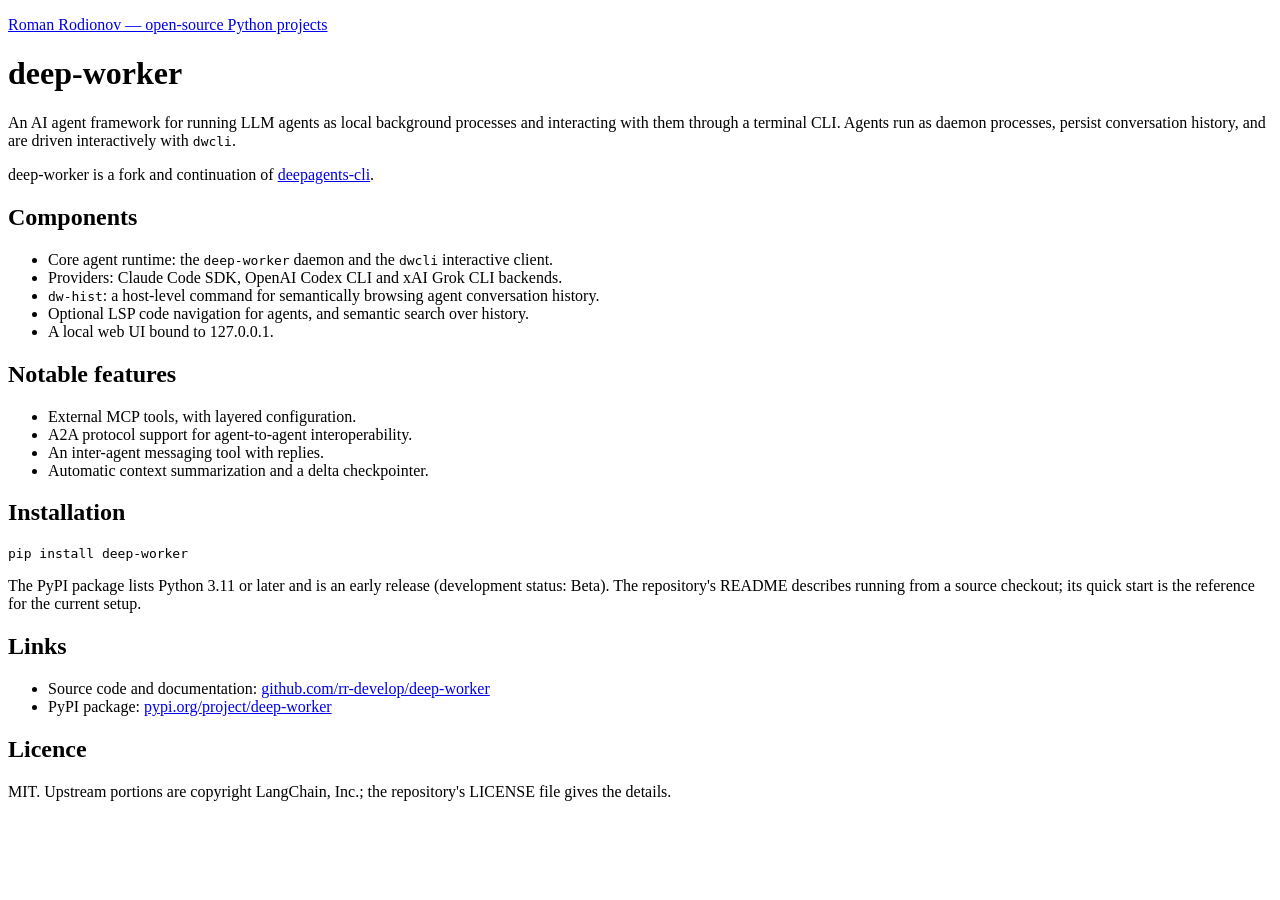
==== deep-worker/index.html @ ebce2203 "Publish homepage from promotion/site Static pages for rr-develop: index, rpyc-async, deep-worker, si" ====
<!DOCTYPE html>
<html lang="en">
<head>
  <meta charset="utf-8">
  <meta name="viewport" content="width=device-width, initial-scale=1">
  <title>deep-worker — AI agents as local background processes</title>
  <meta name="description" content="deep-worker runs LLM agents as local background processes and drives them interactively from a terminal CLI (dwcli). Python 3.11 and later. MIT licence.">
  <link rel="canonical" href="https://rr-develop.github.io/deep-worker/">
</head>
<body>
  <main>
    <p><a href="../">Roman Rodionov — open-source Python projects</a></p>
    <h1>deep-worker</h1>
    <p>An AI agent framework for running LLM agents as local background processes and interacting with them through a terminal CLI. Agents run as daemon processes, persist conversation history, and are driven interactively with <code>dwcli</code>.</p>
    <p>deep-worker is a fork and continuation of <a href="https://github.com/langchain-ai/deepagents">deepagents-cli</a>.</p>

    <h2>Components</h2>
    <ul>
      <li>Core agent runtime: the <code>deep-worker</code> daemon and the <code>dwcli</code> interactive client.</li>
      <li>Providers: Claude Code SDK, OpenAI Codex CLI and xAI Grok CLI backends.</li>
      <li><code>dw-hist</code>: a host-level command for semantically browsing agent conversation history.</li>
      <li>Optional LSP code navigation for agents, and semantic search over history.</li>
      <li>A local web UI bound to 127.0.0.1.</li>
    </ul>

    <h2>Notable features</h2>
    <ul>
      <li>External MCP tools, with layered configuration.</li>
      <li>A2A protocol support for agent-to-agent interoperability.</li>
      <li>An inter-agent messaging tool with replies.</li>
      <li>Automatic context summarization and a delta checkpointer.</li>
    </ul>

    <h2>Installation</h2>
    <pre><code>pip install deep-worker</code></pre>
    <p>The PyPI package lists Python 3.11 or later and is an early release (development status: Beta). The repository's README describes running from a source checkout; its quick start is the reference for the current setup.</p>

    <h2>Links</h2>
    <ul>
      <li>Source code and documentation: <a href="https://github.com/rr-develop/deep-worker">github.com/rr-develop/deep-worker</a></li>
      <li>PyPI package: <a href="https://pypi.org/project/deep-worker/">pypi.org/project/deep-worker</a></li>
    </ul>

    <h2>Licence</h2>
    <p>MIT. Upstream portions are copyright LangChain, Inc.; the repository's LICENSE file gives the details.</p>
  </main>
</body>
</html>
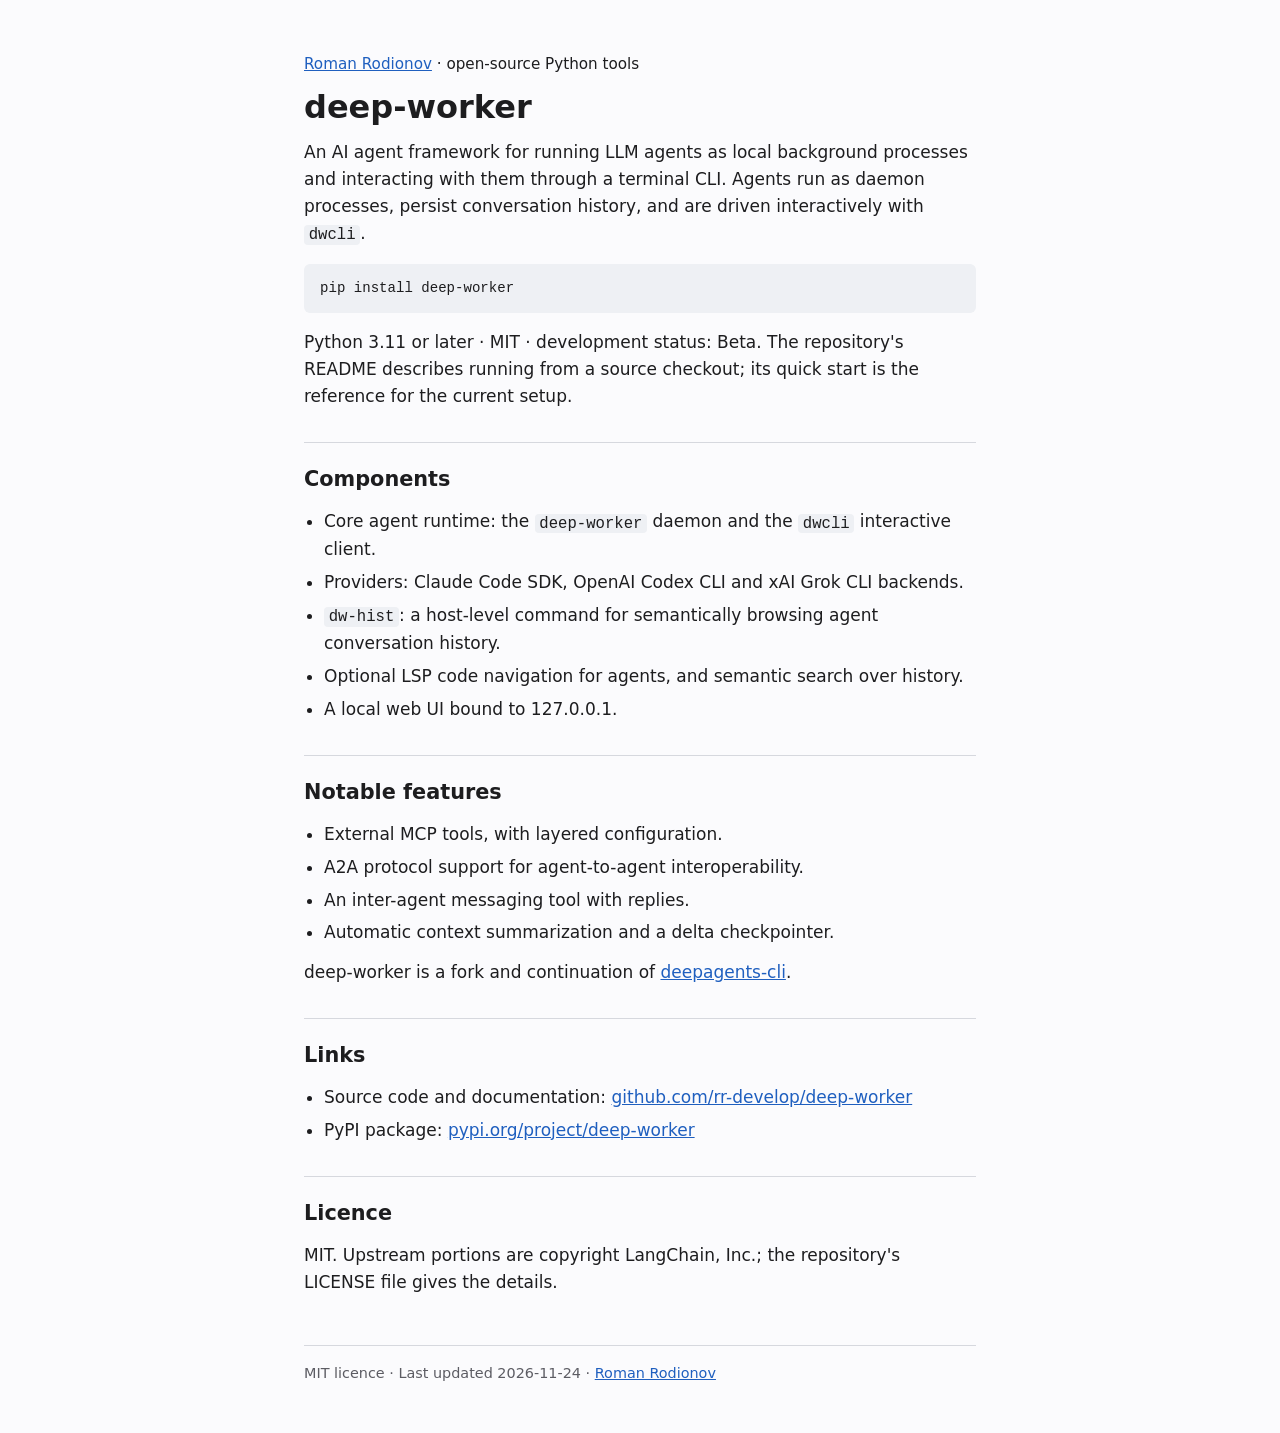
==== commit 2ff4c54a: "Publish homepage with rpyc async content and SEO basics Copied from promotion/site (source of truth)" ====
--- a/deep-worker/index.html
+++ b/deep-worker/index.html
@@ -6,13 +6,24 @@
   <title>deep-worker — AI agents as local background processes</title>
   <meta name="description" content="deep-worker runs LLM agents as local background processes and drives them interactively from a terminal CLI (dwcli). Python 3.11 and later. MIT licence.">
   <link rel="canonical" href="https://rr-develop.github.io/deep-worker/">
+  <link rel="icon" href="../favicon.svg" type="image/svg+xml">
+  <link rel="stylesheet" href="../style.css">
+  <meta property="og:type" content="website">
+  <meta property="og:title" content="deep-worker — AI agents as local background processes">
+  <meta property="og:description" content="Run LLM agents as local background processes and drive them from a terminal CLI (dwcli).">
+  <meta property="og:url" content="https://rr-develop.github.io/deep-worker/">
+  <meta property="og:site_name" content="Roman Rodionov">
+  <meta property="og:image" content="https://rr-develop.github.io/og-image.png">
+  <meta name="twitter:card" content="summary_large_image">
+  <meta name="twitter:image" content="https://rr-develop.github.io/og-image.png">
 </head>
 <body>
   <main>
-    <p><a href="../">Roman Rodionov — open-source Python projects</a></p>
+    <p class="back"><a href="../">Roman Rodionov</a> · open-source Python tools</p>
     <h1>deep-worker</h1>
     <p>An AI agent framework for running LLM agents as local background processes and interacting with them through a terminal CLI. Agents run as daemon processes, persist conversation history, and are driven interactively with <code>dwcli</code>.</p>
-    <p>deep-worker is a fork and continuation of <a href="https://github.com/langchain-ai/deepagents">deepagents-cli</a>.</p>
+    <pre><code>pip install deep-worker</code></pre>
+    <p>Python 3.11 or later · MIT · development status: Beta. The repository's README describes running from a source checkout; its quick start is the reference for the current setup.</p>
 
     <h2>Components</h2>
     <ul>
@@ -31,9 +42,7 @@
       <li>Automatic context summarization and a delta checkpointer.</li>
     </ul>
 
-    <h2>Installation</h2>
-    <pre><code>pip install deep-worker</code></pre>
-    <p>The PyPI package lists Python 3.11 or later and is an early release (development status: Beta). The repository's README describes running from a source checkout; its quick start is the reference for the current setup.</p>
+    <p>deep-worker is a fork and continuation of <a href="https://github.com/langchain-ai/deepagents">deepagents-cli</a>.</p>
 
     <h2>Links</h2>
     <ul>
@@ -43,6 +52,10 @@
 
     <h2>Licence</h2>
     <p>MIT. Upstream portions are copyright LangChain, Inc.; the repository's LICENSE file gives the details.</p>
+
+    <footer>
+      MIT licence · Last updated 2026-11-24 · <a href="../">Roman Rodionov</a>
+    </footer>
   </main>
 </body>
 </html>
--- a/style.css
+++ b/style.css
@@ -0,0 +1,79 @@
+:root {
+  color-scheme: light dark;
+  --fg: #1d1d1f;
+  --muted: #5c5c63;
+  --bg: #fbfbfd;
+  --accent: #1f5fbf;
+  --code-bg: #eef0f4;
+  --rule: #d6d8de;
+}
+
+@media (prefers-color-scheme: dark) {
+  :root {
+    --fg: #e8e8ed;
+    --muted: #a1a1aa;
+    --bg: #161619;
+    --accent: #7fb0ff;
+    --code-bg: #24242a;
+    --rule: #3a3a42;
+  }
+}
+
+* { box-sizing: border-box; }
+
+body {
+  margin: 0;
+  padding: 2.5rem 1.25rem 3rem;
+  background: var(--bg);
+  color: var(--fg);
+  font-family: system-ui, -apple-system, "Segoe UI", Roboto, "Helvetica Neue", Arial, sans-serif;
+  font-size: 1.0625rem;
+  line-height: 1.6;
+}
+
+main {
+  max-width: 42rem;
+  margin: 0 auto;
+}
+
+h1 { font-size: 2rem; line-height: 1.2; margin: 0.5rem 0 0.75rem; }
+h2 { font-size: 1.3rem; margin: 2rem 0 0.5rem; border-top: 1px solid var(--rule); padding-top: 1.25rem; }
+p, ul, ol, table { margin: 0.75rem 0; }
+ul, ol { padding-left: 1.25rem; }
+li { margin: 0.35rem 0; }
+
+a { color: var(--accent); }
+
+code, pre {
+  font-family: ui-monospace, SFMono-Regular, Menlo, Consolas, "Liberation Mono", monospace;
+  font-size: 0.92em;
+}
+
+pre {
+  background: var(--code-bg);
+  padding: 0.75rem 1rem;
+  border-radius: 6px;
+  overflow-x: auto;
+  white-space: pre;
+}
+
+pre code { font-size: 0.9em; }
+
+code { background: var(--code-bg); padding: 0.05em 0.3em; border-radius: 4px; }
+pre code { background: none; padding: 0; }
+
+.caption { color: var(--muted); font-size: 0.92rem; margin-top: -0.25rem; }
+.meta { color: var(--muted); font-size: 0.95rem; }
+.back { font-size: 0.95rem; }
+
+table { border-collapse: collapse; width: 100%; font-size: 0.95rem; }
+th, td { text-align: left; vertical-align: top; padding: 0.5rem 0.6rem; border-bottom: 1px solid var(--rule); }
+th { font-weight: 600; }
+
+footer {
+  margin-top: 3rem;
+  padding-top: 1rem;
+  border-top: 1px solid var(--rule);
+  color: var(--muted);
+  font-size: 0.9rem;
+}
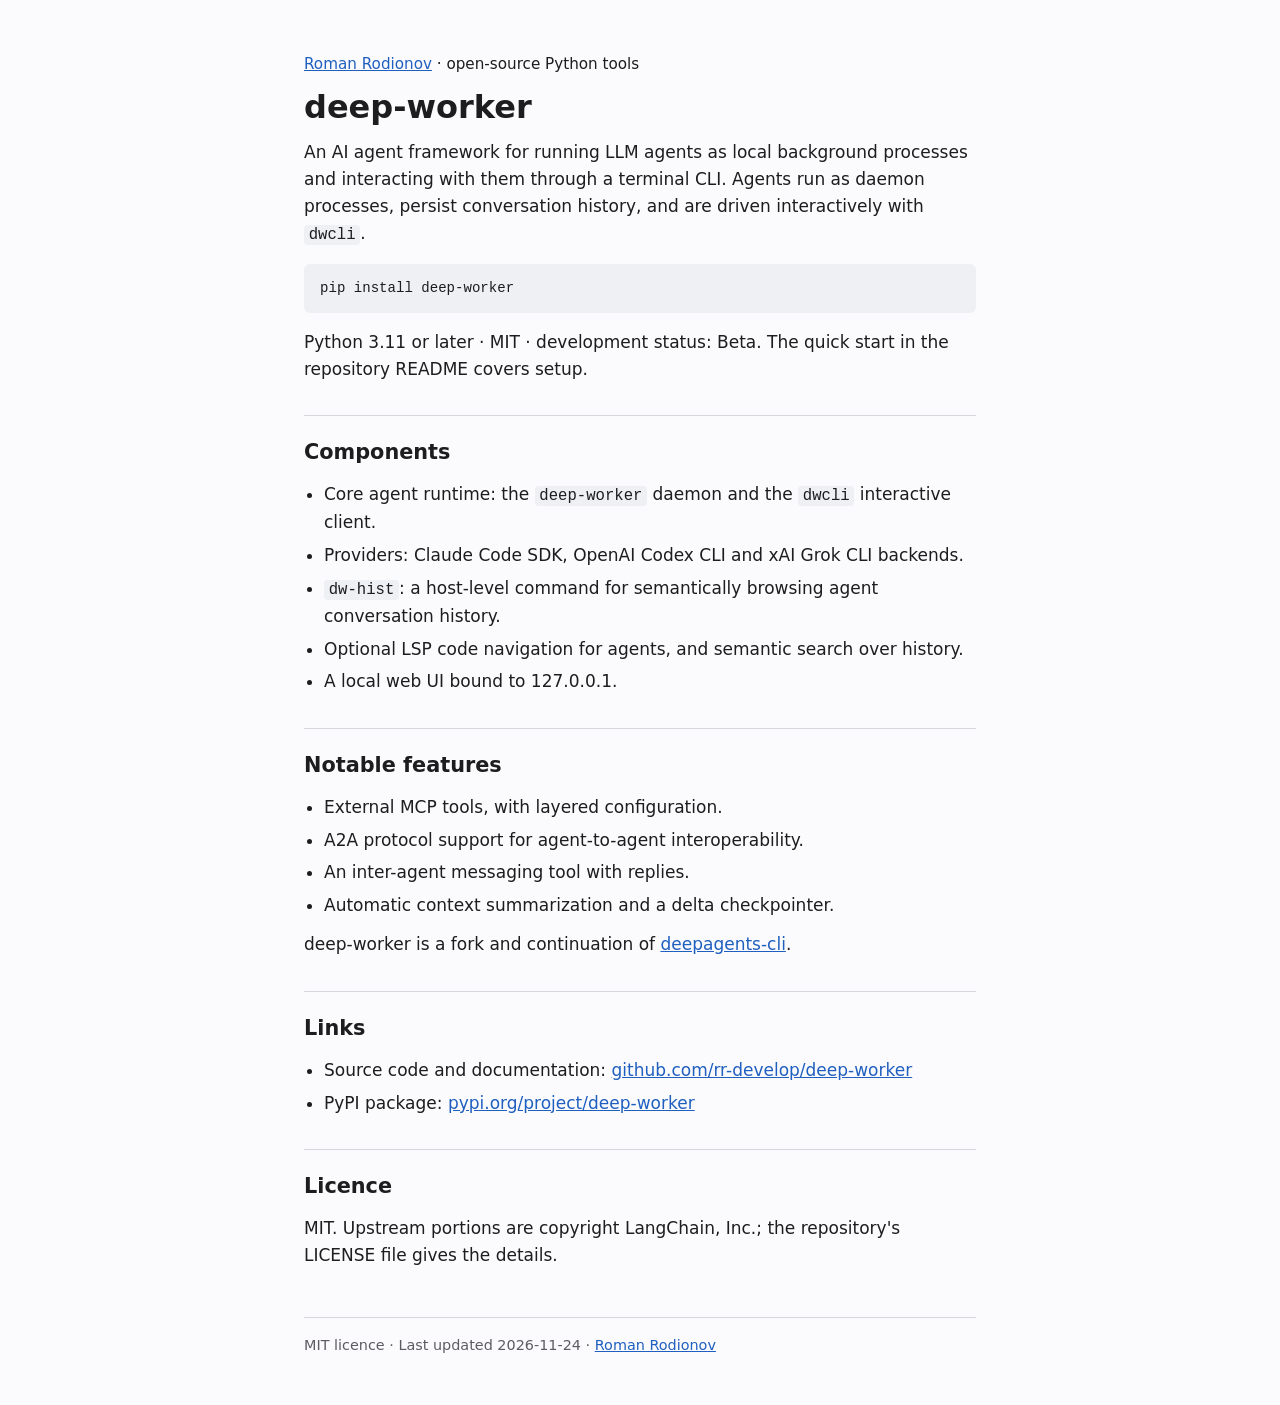
==== commit 61ddccc3: "site: state advantages with their scope, drop caveats from copy Release and idle-wakeup claims are s" ====
--- a/deep-worker/index.html
+++ b/deep-worker/index.html
@@ -23,7 +23,7 @@
     <h1>deep-worker</h1>
     <p>An AI agent framework for running LLM agents as local background processes and interacting with them through a terminal CLI. Agents run as daemon processes, persist conversation history, and are driven interactively with <code>dwcli</code>.</p>
     <pre><code>pip install deep-worker</code></pre>
-    <p>Python 3.11 or later · MIT · development status: Beta. The repository's README describes running from a source checkout; its quick start is the reference for the current setup.</p>
+    <p>Python 3.11 or later · MIT · development status: Beta. The quick start in the repository README covers setup.</p>
 
     <h2>Components</h2>
     <ul>
